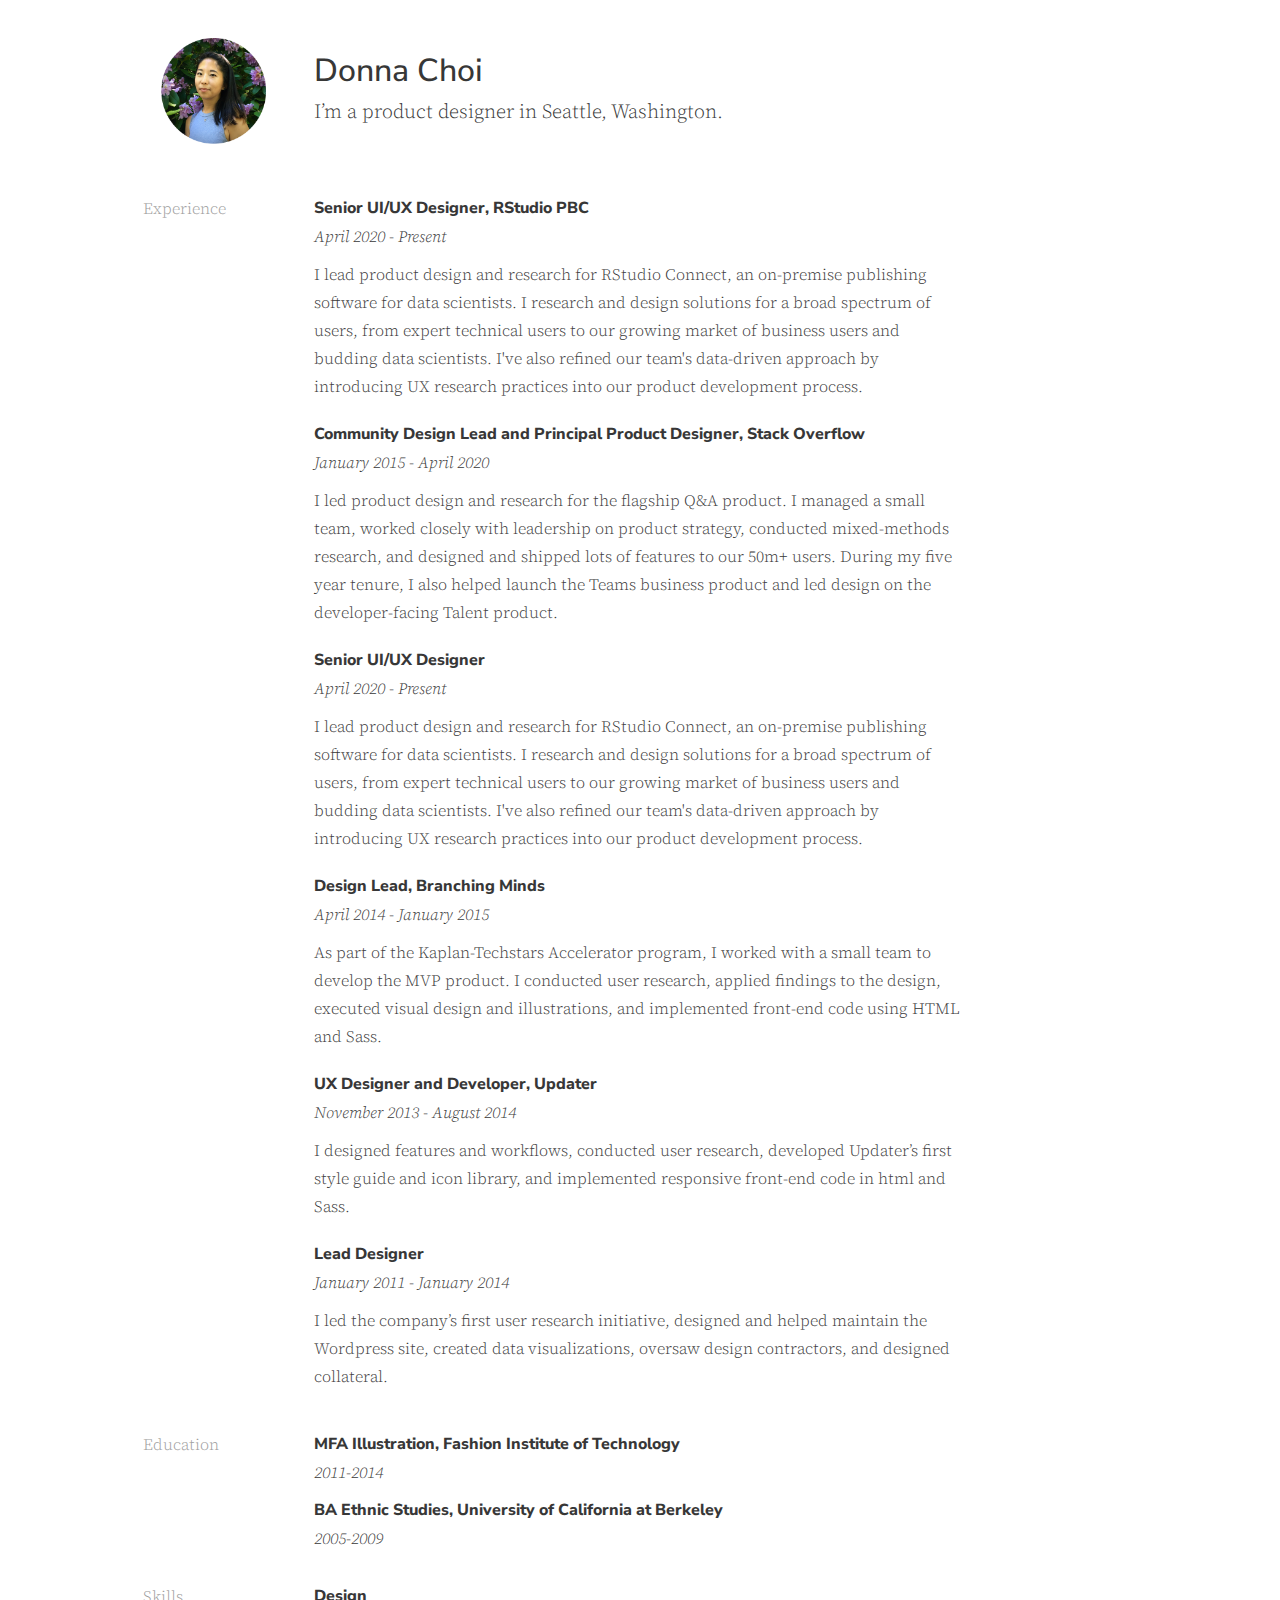
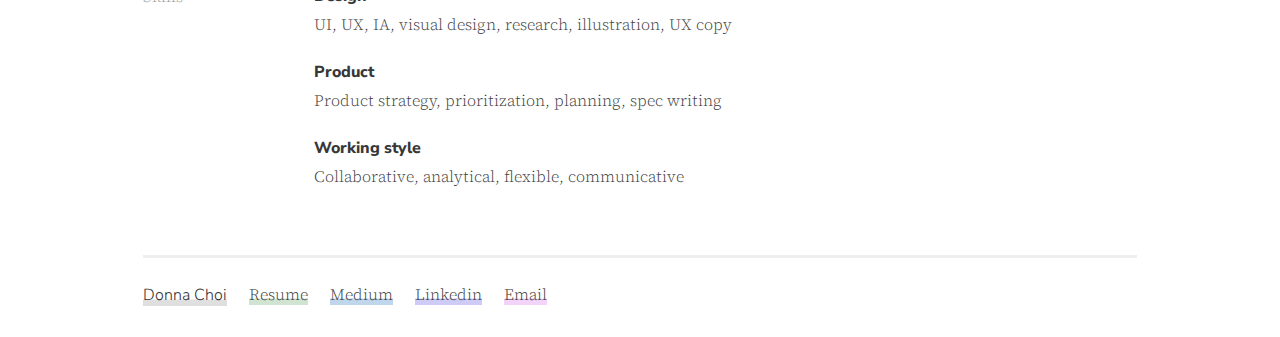
==== resume/index.html @ 2e869cb5 "playing with urls" ====
<!DOCTYPE html>
<html lang="en">
  <head>
    <meta charset="utf-8">
    <meta http-equiv="X-UA-Compatible" content="IE=edge">
    <meta name="viewport" content="width=device-width, initial-scale=1">
    <meta name="description" content="Donna Choi is a product designer in Seattle, Washington.">
    <title>Resume | Donna Choi</title>

    <link rel="shortcut icon" href="../favicon.png" type="image/x-icon" />

    <!-- Calling all style sheets -->

    <link href="../css/bootstrap.min.css" rel="stylesheet">
    <link href="../css/custom.css" rel="stylesheet">

    <!-- Fonts -->

    <link href='http://fonts.googleapis.com/css?family=Nunito+Sans:800,900' rel='stylesheet' type='text/css'>
    <link href='http://fonts.googleapis.com/css?family=Source+Serif+Pro:300,400' rel='stylesheet' type='text/css'>
    <link rel="stylesheet" href="css/font-awesome.min.css">

    <!-- HTML5 Shim and Respond.js IE8 support of HTML5 elements and media queries -->
    <!-- WARNING: Respond.js doesn't work if you view the page via file:// -->
    <!--[if lt IE 9]>
      <script src="https://oss.maxcdn.com/html5shiv/3.7.2/html5shiv.min.js"></script>
      <script src="https://oss.maxcdn.com/respond/1.4.2/respond.min.js"></script>
    <![endif]-->

    <!-- Google Analytics -->

    <script>
      (function(i,s,o,g,r,a,m){i['GoogleAnalyticsObject']=r;i[r]=i[r]||function(){
      (i[r].q=i[r].q||[]).push(arguments)},i[r].l=1*new Date();a=s.createElement(o),
      m=s.getElementsByTagName(o)[0];a.async=1;a.src=g;m.parentNode.insertBefore(a,m)
      })(window,document,'script','//www.google-analytics.com/analytics.js','ga');

      ga('create', 'UA-42649598-1', 'auto');
      ga('send', 'pageview');

    </script>

    <!-- Smooth Scroll -->

    <script src="dist/js/bind-polyfill.js"></script>
    <script src="dist/js/smooth-scroll.js"></script>

  </head>

  <body class="loading">

    <!--Navigation-->

    <div class="container-fluid">

      <div class="row mg-bottom-med">
        <div class="col-xl-2 col-lg-2 col-md-2 col-sm-3 col-xs-12">
          <a href="../"><img class="avatar" src="../img/avatar2.png" width="75%"></a>
        </div>

        <div class="col-xl-8 col-lg-8 col-md-10 col-sm-9 col-xs-12">
          <h2>
            <span>Donna Choi</span>
          </h2>
          <p class="lead-var">I’m a product designer in Seattle, Washington. </p>
        </div>

      </div>

    <!--Content-->

      <div class="row mg-bottom-small">
        <div class="col-md-2">
          <p class="res-category">Experience</p>
        </div>
        <div class="col-md-8">
          <div>
            <p class="res-title">Senior UI/UX Designer, RStudio PBC</p>
            <p class="res-date">April 2020 - Present</p>
            <p class="res-description">I lead product design and research for RStudio Connect, an on-premise publishing  software for data scientists. I research and design solutions for a broad spectrum of users, from expert technical users to our growing market of business users and budding data scientists. I've also refined our team's data-driven approach by introducing UX research practices into our product development process.</p>
          </div>
          <div>
            <p class="res-title">Community Design Lead and Principal Product Designer, Stack Overflow</p>
            <p class="res-date">January 2015 - April 2020</p>
            <p class="res-description">I led product design and research for the flagship Q&A product. I managed a small team, worked closely with leadership on product strategy, conducted mixed-methods research, and designed and shipped lots of features to our 50m+ users. During my five year tenure, I also helped launch the Teams business product and led design on the developer-facing Talent product. </p>
          </div>
          <div>
            <p class="res-title">Senior UI/UX Designer</p>
            <p class="res-date">April 2020 - Present</p>
            <p class="res-description">I lead product design and research for RStudio Connect, an on-premise publishing  software for data scientists. I research and design solutions for a broad spectrum of users, from expert technical users to our growing market of business users and budding data scientists. I've also refined our team's data-driven approach by introducing UX research practices into our product development process.</p>
          </div>
          <div>
            <p class="res-title">Design Lead, Branching Minds</p>
            <p class="res-date">April 2014 - January 2015</p>
            <p class="res-description">As part of the Kaplan-Techstars Accelerator program, I worked with a small team to develop the MVP product. I conducted user research, applied findings to the design, executed visual design and illustrations, and implemented front-end code using HTML and Sass. </p>
          </div>
          <div>
            <p class="res-title">UX Designer and Developer, Updater</p>
            <p class="res-date">November 2013 - August 2014</p>
            <p class="res-description">I designed features and workflows, conducted user research, developed Updater’s first style guide and icon library, and implemented responsive front-end code in html and Sass. </p>
          </div>
          <div>
            <p class="res-title">Lead Designer</p>
            <p class="res-date">January 2011 - January 2014</p>
            <p class="res-description">I led the company’s first user research initiative, designed and helped maintain the Wordpress site, created data visualizations, oversaw design contractors, and designed collateral. </p>
          </div>
        </div>
      </div>
      <div class="row mg-bottom-small">
        <div class="col-md-2">
          <p class="res-category">Education</p>
        </div>
        <div class="col-md-8">
          <div>
            <p class="res-title">MFA Illustration, Fashion Institute of Technology</p>
            <p class="res-date">2011-2014</p>
          </div>
          <div>
            <p class="res-title">BA Ethnic Studies, University of California at Berkeley</p>
            <p class="res-date">2005-2009</p>
          </div>
        </div>
      </div>
      <div class="row mg-bottom-small">
        <div class="col-md-2">
          <p class="res-category">Skills</p>
        </div>
        <div class="col-md-8">
          <div>
            <p class="res-title">Design</p>
            <p class="res-description">UI, UX, IA, visual design, research, illustration, UX copy</p>
          </div>
          <div>
            <p class="res-title">Product</p>
            <p class="res-description">Product strategy, prioritization, planning, spec writing</p>
          </div>
          <div>
            <p class="res-title">Working style</p>
            <p class="res-description">Collaborative, analytical, flexible, communicative</p>
          </div>
        </div>
      </div>

      <!-- Footer -->

      <div class="row mg-bottom-small">
        <div class="col-lg-12">
          <div class="line-full"></div>
        </div>
        <div class="col-lg-12">
          <ul class="list-footer">
            <li>
              <a class="li0" href="../">Donna Choi</a>
            </li>
            <li>
              <a class="li1" href="../resume">Resume</a>
            </li>
            <li>
              <a class="li2" href="https://medium.com/@donnachoi" target="_blank">Medium</a>
            </li>
            <li>
              <a class="li3" href="https://www.linkedin.com/in/donnachoiart" target="_blank">Linkedin</a>
            </li>
            <li>
              <a class="li4" href="mailto:donnachoi30@gmail.com">Email</a>
            </li>
          </ul>
        </div>
      </div>

    </div>


    <!-- jQuery (necessary for Bootstrap's JavaScript plugins) -->
    <script src="https://ajax.googleapis.com/ajax/libs/jquery/1.11.1/jquery.min.js"></script>
    <!-- Include all compiled plugins (below), or include individual files as needed -->
    <script src="js/bootstrap.min.js"></script>
    <script>
    smoothScroll.init();
</script>
  </body>
</html>
---- css/custom.css ----
/* Global */

body, div {
  font-family: 'Source Serif Pro', Helvetica, Arial, serif;
  font-weight: 300; 
  font-size: 100%;
  color:#373737;
}

.container-fix {
  margin-top: 65px;
}

.container-fluid {
  margin-right: 10%;
  margin-left: 10%;
  margin-top:3%;
}

.container-home {
  margin-top:15%;
}

/* Type */

h1 {
  font-family: 'Nunito Sans', Helvetica, Arial, serif;
  font-size: 62px;
  line-height: 1.3;
  font-weight: 900;
  margin-top:0;
}

h2 {
  font-family: 'Nunito Sans', Helvetica, Arial, serif;
  font-size:32px;
  margin-top:15px;
  margin-bottom:5px;
}

@media (max-width: 992px) {
  h1, h2 {
    font-size: 30px;
  }
}

@media (max-width: 767px) {
  h1, h2 {
    font-size: 30px;
    text-align: center;
  }
}


h3 {
  font-size: 20px;
  font-weight: 200;
  margin-bottom: 15px;
  line-height: 1.4;
}

@media (min-width: 768px) and (max-width: 1199px) {
  h3 {
    font-size: 16px;
  }
}

h4 {
  font-size: 16px;
  line-height: 1.75;
  font-weight: 600;
  margin-bottom: 10px;
}

p.lead, .lead {
  font-size: 28px;
  font-weight: 200;
  line-height: 1.6;
}

.lead-var {
  font-size:20px;
}

@media (max-width: 992px) {
  p.lead, .lead, .lead-var {
    font-size: 22px;
  }
}

@media (max-width: 767px) {
  p.lead, .lead, .lead-var {
    font-size: 22px;
    text-align: center;
  }
}

p, .p {
  font-size: 16px;
  line-height: 1.75;
  margin-bottom: 20px;
}

p.small, .small {
  font-size: 12px;
  line-height: 1.8;
}

p.tiny, .tiny {
  font-size: 10px;
  line-height: 2;
}

.text-muted {
  color: #777;
}

.strong {
  font-weight: 600;
}

.letter-space-large {
  letter-spacing: 3px;
}

/* Links */

a, a:hover, a:active, a:visited, a:focus {
  color: #333;
  text-decoration: none;
}

a.underline {
  text-decoration: underline;
}

a.no-effect, a.no-effect:hover {
  text-decoration: none;
  color: #000;
}

a.muted {
  color: #777;
}

a.muted:hover {
  color: #000;
}

a.purple {
  color: #701a4d;
  padding: 7px 13px;
  border-radius: 3px;
  border: 1px solid #701a4d;
}
/*
a.purple:hover {
  background-color: #d4bfc8;
}*/


/* Section blocks */

.row-centered {
  text-align: center;
}

.col-centered {
  display: -moz-inline-stack;
  display: inline-block;
  vertical-align: middle;
  *vertical-align: auto;
  zoom: 1;
  *display: inline;
  vertical-align: top;
  float: none;
}



/* Navigation */

.navbar-custom {
  font-size: 14px;
  font-weight: 200;
  color: #000;
  background-color: #fff;
  border-color: #e7e7e7;
  padding-top: 15px;
}

.list-inline, .list-footer {
  padding-left: 0;
  margin-left: 0;
  list-style: none;
}
.list-inline > li, .list-footer > li {
  display: inline-block;
  margin-right: 20px;
  padding-left: 0;
  font-size: 22px;
}

.list-inline > li {
  font-size: 22px;
}

.list-footer > li {
  font-size: 16px;
}

a.li0 {
  font-family:'Nunito Sans', Helvetica, Arial, serif;
  box-shadow:inset 0 0 0 #fff, inset 0 -0.4em 0 #DFDFDF;
}

a.li0:hover {
  box-shadow:inset 0 0 0 #fff, inset 0 1.4em 0 #DFDFDF;
}

a.li1 {
  box-shadow:inset 0 0 0 #fff, inset 0 -0.4em 0 #D0E4D1;
}

a.li1:hover {
  box-shadow:inset 0 0 0 #fff, inset 0 1.4em 0 #D0E4D1;
}

a.li2 {
  box-shadow:inset 0 0 0 #fff, inset 0 -0.4em 0 #BFD6EC;
}

a.li2:hover {
  box-shadow:inset 0 0 0 #fff, inset 0 1.4em 0 #BFD6EC;
}

a.li3 {
  box-shadow:inset 0 0 0 #fff, inset 0 -0.4em 0 #CFCBF7;
}

a.li3:hover {
  box-shadow:inset 0 0 0 #fff, inset 0 1.4em 0 #CFCBF7;
}

a.li4 {
  box-shadow:inset 0 0 0 #fff, inset 0 -0.4em 0 #F2D3F9;
}

a.li4:hover {
  box-shadow:inset 0 0 0 #fff, inset 0 1.4em 0 #F2D3F9;
}

@media (max-width: 992px) {
  .list-inline > li {
    font-size: 16px;
  }
}

@media (max-width: 767px) {
  ul.list-inline {
    text-align: center;
  }
}

.about-fix {
  margin-top: 40px;
}


/* Lines */

.line-full {
  height: 3px;
  background-color: #eee;
  margin: 25px 0;
  display: block;
}

.line-thru {
  overflow: hidden;
  line-height: 1.5;
  text-align: center;
}

.line-thru span {
  display: inline-block;
  position: relative;
}

.line-thru span:before,
.line-thru span:after {
  position: absolute;
  content: '';
  width: 100%;
  border-top: 1px solid #ddd;
  top: 50%;
}

.line-thru span:before {
  right: 100%;
  margin-right: 25px;
}

.line-thru span:after {
  left: 100%;
  margin-left: 25px;
}


/* Spacing */

.mg-all-large {
  margin: 40px;
}

.mg-top-large {
  margin-top: 50px;
}

.mg-top-med {
  margin-top: 35px;
}

.mg-top-small {
  margin-top: 20px;
}

.mg-top-tiny {
  margin-top: 10px;
}

.mg-bottom-large {
  margin-bottom: 50px;
}

.mg-bottom-med {
  margin-bottom: 35px;
}

.mg-bottom-small {
  margin-bottom: 20px;
}

.mg-bottom-tiny {
  margin-bottom: 10px;
}

.mg-horizontal-tiny {
  margin-right: 5px;
  margin-left: 5px;
}


/* Images */


img.avatar {
  display:block;
  margin: 0 auto;
  padding-bottom:15px;
}

@media (max-width: 767px) {
  img.avatar {
    width:35%;
  }
}

.img-thumb-wrapper {
  position: relative;
  width: 100%;
  height: 100%;
}`

.img-thumb {
  display: inline-block;
  width: 100% \9;
  max-width: 100%;
  height: auto;
  padding-top: 15px;
  padding-bottom: 15px;
  line-height: 1.42857143;
  background-color: #fff;
  margin: 0 auto;
  position: relative;
}

.img-thumb-overlay {  
  width: 91%;
  height: 82%;
  margin: 0 auto;
  position: absolute;
  background-color: #fff;
  z-index: 1;
  text-align: center;
  left: 5%;
  top: 9%;
  padding: 20% 15px 10px;
  transition: all 0.2s linear; 
  -moz-transition: all 0.2s linear;
  -webkit-transition: all 0.2s linear; 
  -o-transition: all 0.2s linear;
  opacity: 0; 
}

/* Resume */

p.res-category {
  margin-bottom: 0;
  color: #9C9C9C;
}

p.res-title {
  font-family: 'Nunito Sans', Helvetica, Arial, serif;
  margin-bottom: 0;
  font-weight: 800;
}

p.res-date {
  margin-bottom: 10px;
  font-style: italic;
}

p.res-description {

}

/*.img-thumb-wrapper:hover .img-thumb-overlay {  
  opacity: 1;

}*/

/*@media only screen and (max-device-width: 480px) {
  .img-thumb-wrapper:hover .img-thumb-overlay {
    display: none;
  }
}*/

/* Bottom navigation */

.bottom-navigation {
  font-size: 30px;
  color: #777;
  font-weight: 100;
  margin: 0 20px;
}

/* Page fade in */

body.loading {
    -webkit-animation: fadein 1s; /* Safari, Chrome and Opera > 12.1 */
       -moz-animation: fadein 1s; /* Firefox < 16 */
        -ms-animation: fadein 1s; /* Internet Explorer */
         -o-animation: fadein 1s; /* Opera < 12.1 */
            animation: fadein 1s;
}

@keyframes fadein {
    from { opacity: 0; }
    to   { opacity: 1; }
}

/* Firefox < 16 */
@-moz-keyframes fadein {
    from { opacity: 0; }
    to   { opacity: 1; }
}

/* Safari, Chrome and Opera > 12.1 */
@-webkit-keyframes fadein {
    from { opacity: 0; }
    to   { opacity: 1; }
}

/* Internet Explorer */
@-ms-keyframes fadein {
    from { opacity: 0; }
    to   { opacity: 1; }
}

/* Opera < 12.1 */
@-o-keyframes fadein {
    from { opacity: 0; }
    to   { opacity: 1; }
}
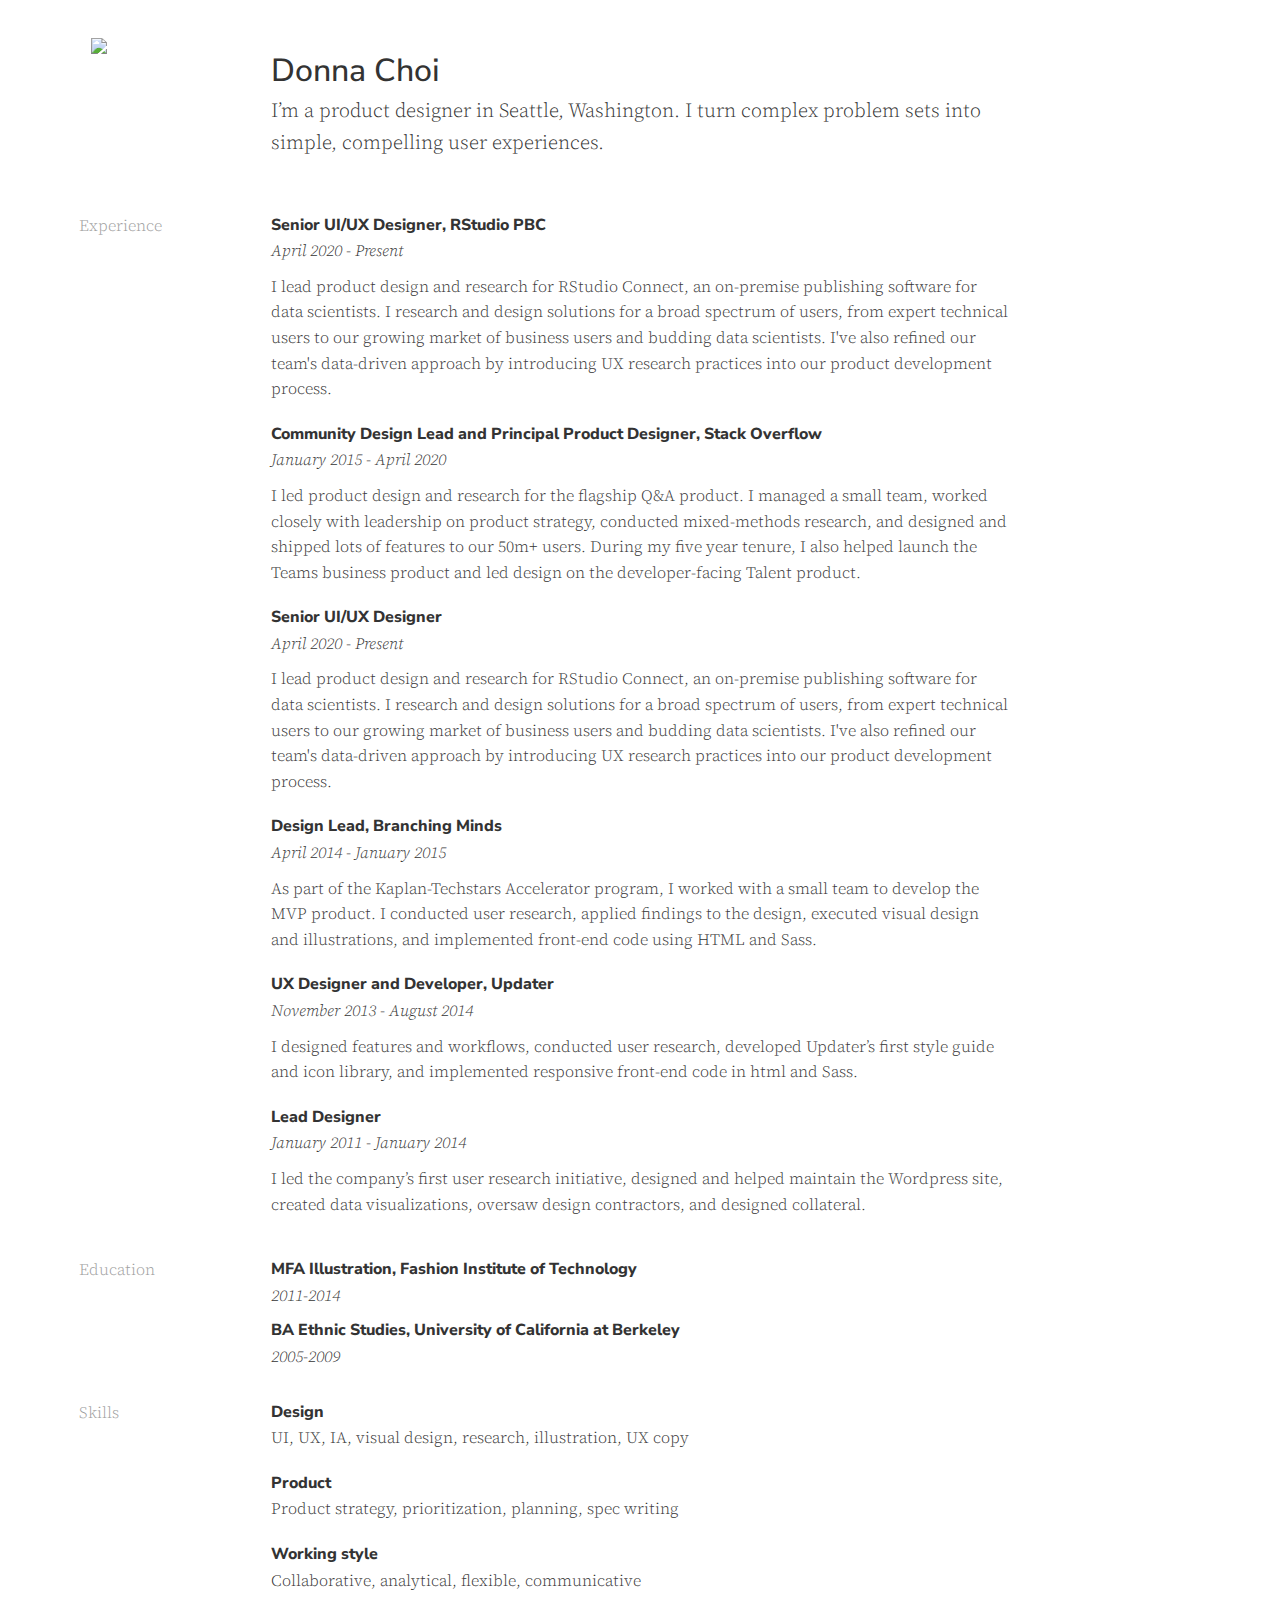
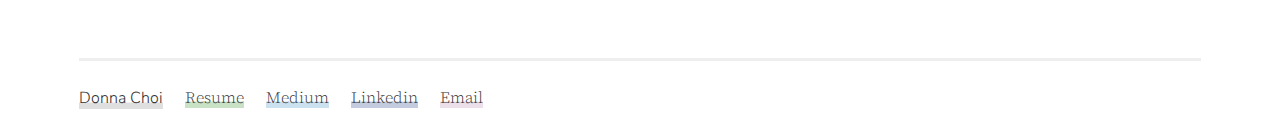
==== commit 3597b261: "adding hover styles and more tweaks" ====
--- a/resume/index.html
+++ b/resume/index.html
@@ -47,7 +47,7 @@
 
   </head>
 
-  <body class="loading">
+  <body>
 
     <!--Navigation-->
 
@@ -55,14 +55,14 @@
 
       <div class="row mg-bottom-med">
         <div class="col-xl-2 col-lg-2 col-md-2 col-sm-3 col-xs-12">
-          <a href="../"><img class="avatar" src="../img/avatar2.png" width="75%"></a>
+          <a href="../"><img class="avatar" src="../img/portrait-thumb.png" width="85%"></a>
         </div>
 
-        <div class="col-xl-8 col-lg-8 col-md-10 col-sm-9 col-xs-12">
+        <div class="col-xl-8 col-lg-8 col-md-8 col-sm-9 col-xs-12">
           <h2>
-            <span>Donna Choi</span>
+            <a class="name" href="../"><span>Donna Choi</span></a>
           </h2>
-          <p class="lead-var">I’m a product designer in Seattle, Washington. </p>
+          <p class="lead-var">I’m a product designer in Seattle, Washington. I turn complex problem sets into simple, compelling user experiences. </p>
         </div>
 
       </div>
--- a/css/custom.css
+++ b/css/custom.css
@@ -4,7 +4,6 @@
   font-family: 'Source Serif Pro', Helvetica, Arial, serif;
   font-weight: 300; 
   font-size: 100%;
-  color:#373737;
 }
 
 .container-fix {
@@ -12,13 +11,25 @@
 }
 
 .container-fluid {
-  margin-right: 10%;
-  margin-left: 10%;
+  margin-right: 5%;
+  margin-left: 5%;
   margin-top:3%;
 }
 
 .container-home {
   margin-top:15%;
+  margin-left: -1%;
+  padding-left:0;
+}
+
+@media (max-width: 767px) {
+  .container-home {
+    margin-left: auto;
+    margin-right: auto;
+    text-align: center;
+    padding-right:15px;
+    padding-left:15px;
+  }
 }
 
 /* Type */
@@ -46,7 +57,7 @@
 
 @media (max-width: 767px) {
   h1, h2 {
-    font-size: 30px;
+    font-size: 28px;
     text-align: center;
   }
 }
@@ -73,7 +84,7 @@
 }
 
 p.lead, .lead {
-  font-size: 28px;
+  font-size: 26px;
   font-weight: 200;
   line-height: 1.6;
 }
@@ -84,20 +95,20 @@
 
 @media (max-width: 992px) {
   p.lead, .lead, .lead-var {
-    font-size: 22px;
+    font-size: 20px;
   }
 }
 
 @media (max-width: 767px) {
   p.lead, .lead, .lead-var {
-    font-size: 22px;
+    font-size: 18px;
     text-align: center;
   }
 }
 
 p, .p {
   font-size: 16px;
-  line-height: 1.75;
+  line-height: 1.6;
   margin-bottom: 20px;
 }
 
@@ -209,6 +220,10 @@
   font-size: 16px;
 }
 
+a.name:hover {
+  box-shadow:inset 0 0 0 #fff, inset 0 1.4em 0 #DFDFDF;
+}
+
 a.li0 {
   font-family:'Nunito Sans', Helvetica, Arial, serif;
   box-shadow:inset 0 0 0 #fff, inset 0 -0.4em 0 #DFDFDF;
@@ -219,35 +234,35 @@
 }
 
 a.li1 {
-  box-shadow:inset 0 0 0 #fff, inset 0 -0.4em 0 #D0E4D1;
+  box-shadow:inset 0 0 0 #fff, inset 0 -0.4em 0 #C9E1C5;
 }
 
 a.li1:hover {
-  box-shadow:inset 0 0 0 #fff, inset 0 1.4em 0 #D0E4D1;
+  box-shadow:inset 0 0 0 #fff, inset 0 1.4em 0 #C9E1C5;
 }
 
 a.li2 {
-  box-shadow:inset 0 0 0 #fff, inset 0 -0.4em 0 #BFD6EC;
+  box-shadow:inset 0 0 0 #fff, inset 0 -0.4em 0 #CCE1F0;
 }
 
 a.li2:hover {
-  box-shadow:inset 0 0 0 #fff, inset 0 1.4em 0 #BFD6EC;
+  box-shadow:inset 0 0 0 #fff, inset 0 1.4em 0 #CCE1F0;
 }
 
 a.li3 {
-  box-shadow:inset 0 0 0 #fff, inset 0 -0.4em 0 #CFCBF7;
+  box-shadow:inset 0 0 0 #fff, inset 0 -0.4em 0 #C3CCDF;
 }
 
 a.li3:hover {
-  box-shadow:inset 0 0 0 #fff, inset 0 1.4em 0 #CFCBF7;
+  box-shadow:inset 0 0 0 #fff, inset 0 1.4em 0 #C3CCDF;
 }
 
 a.li4 {
-  box-shadow:inset 0 0 0 #fff, inset 0 -0.4em 0 #F2D3F9;
+  box-shadow:inset 0 0 0 #fff, inset 0 -0.4em 0 #EDDFEA;
 }
 
 a.li4:hover {
-  box-shadow:inset 0 0 0 #fff, inset 0 1.4em 0 #F2D3F9;
+  box-shadow:inset 0 0 0 #fff, inset 0 1.4em 0 #EDDFEA;
 }
 
 @media (max-width: 992px) {
@@ -350,6 +365,15 @@
   margin-left: 5px;
 }
 
+.mg-left-small {
+  margin-left: 20px;
+}
+
+@media (max-width: 992px) {
+  .mg-left-small {
+    margin-left: 0;
+  }
+}
 
 /* Images */
 
@@ -421,21 +445,6 @@
   font-style: italic;
 }
 
-p.res-description {
-
-}
-
-/*.img-thumb-wrapper:hover .img-thumb-overlay {  
-  opacity: 1;
-
-}*/
-
-/*@media only screen and (max-device-width: 480px) {
-  .img-thumb-wrapper:hover .img-thumb-overlay {
-    display: none;
-  }
-}*/
-
 /* Bottom navigation */
 
 .bottom-navigation {
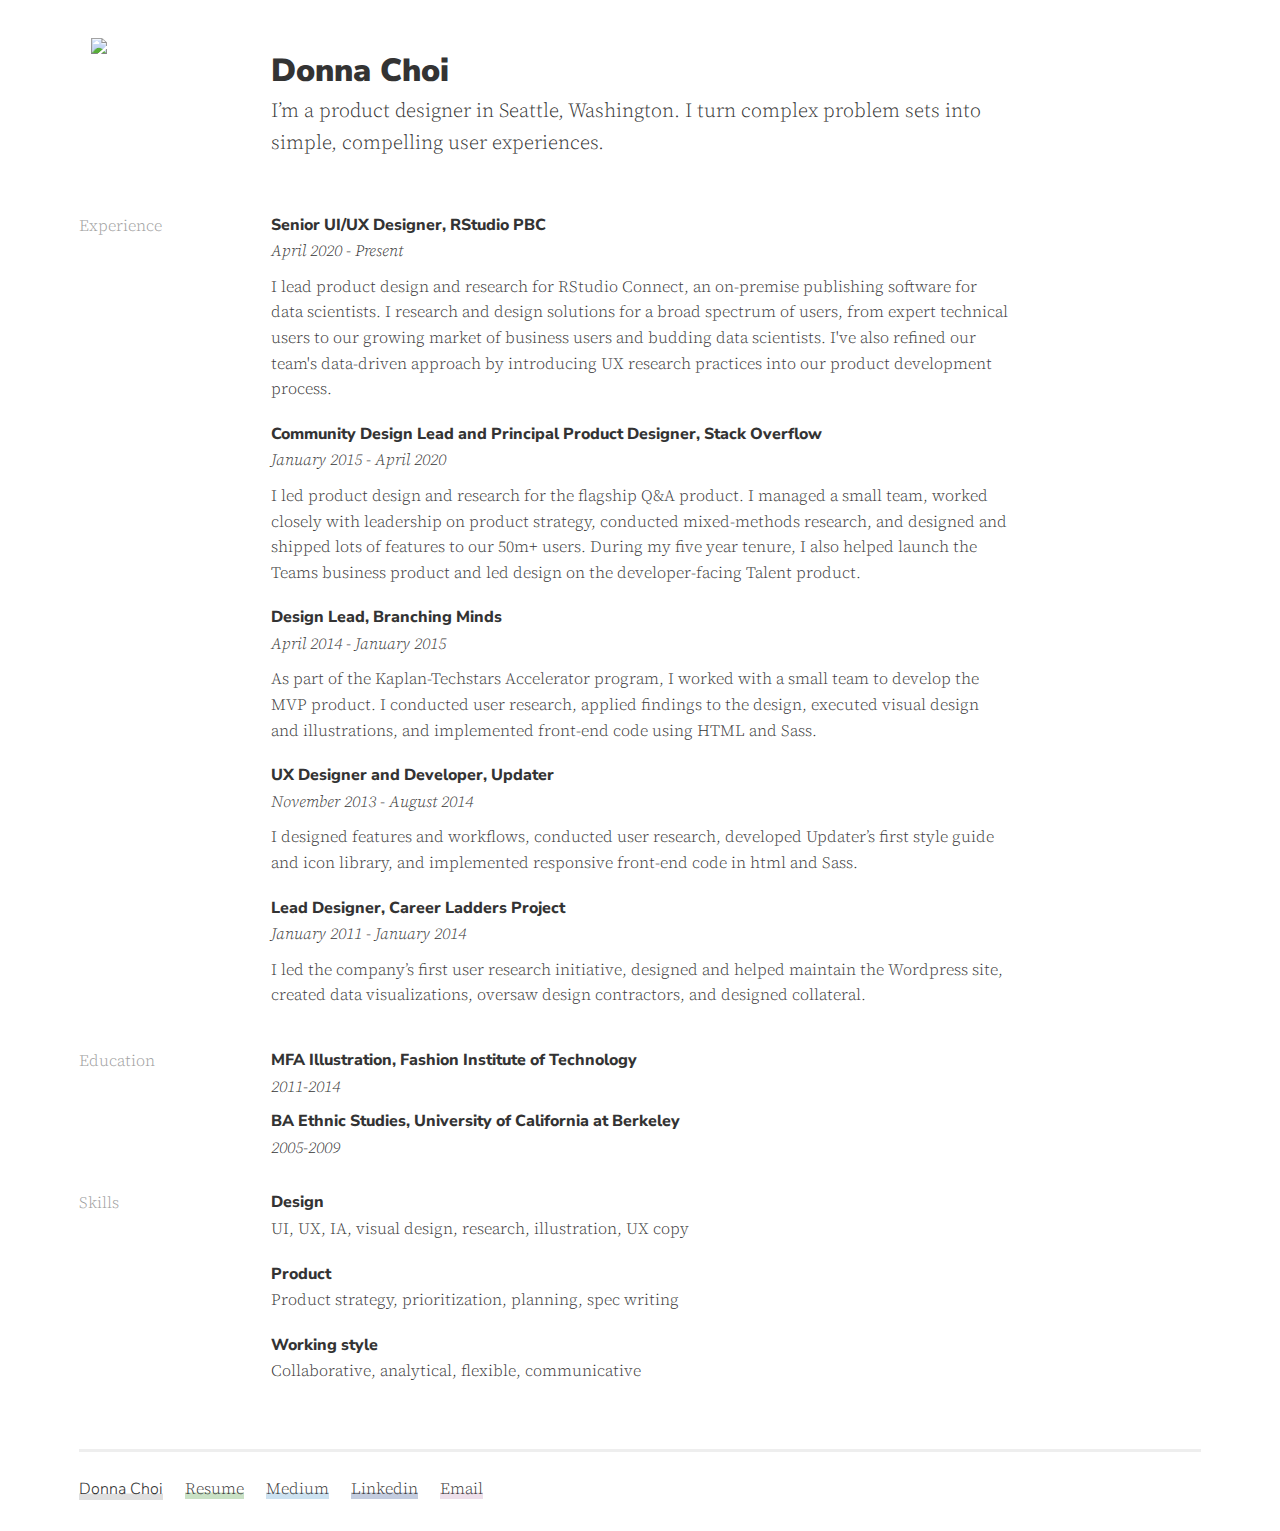
==== commit 3e98c186: "resume fixes" ====
--- a/resume/index.html
+++ b/resume/index.html
@@ -16,8 +16,8 @@
 
     <!-- Fonts -->
 
-    <link href='http://fonts.googleapis.com/css?family=Nunito+Sans:800,900' rel='stylesheet' type='text/css'>
-    <link href='http://fonts.googleapis.com/css?family=Source+Serif+Pro:300,400' rel='stylesheet' type='text/css'>
+    <link href='//fonts.googleapis.com/css?family=Nunito+Sans:800,900' rel='stylesheet' type='text/css'>
+    <link href='//fonts.googleapis.com/css?family=Source+Serif+Pro:300,400' rel='stylesheet' type='text/css'>
     <link rel="stylesheet" href="css/font-awesome.min.css">
 
     <!-- HTML5 Shim and Respond.js IE8 support of HTML5 elements and media queries -->
@@ -85,11 +85,6 @@
             <p class="res-description">I led product design and research for the flagship Q&A product. I managed a small team, worked closely with leadership on product strategy, conducted mixed-methods research, and designed and shipped lots of features to our 50m+ users. During my five year tenure, I also helped launch the Teams business product and led design on the developer-facing Talent product. </p>
           </div>
           <div>
-            <p class="res-title">Senior UI/UX Designer</p>
-            <p class="res-date">April 2020 - Present</p>
-            <p class="res-description">I lead product design and research for RStudio Connect, an on-premise publishing  software for data scientists. I research and design solutions for a broad spectrum of users, from expert technical users to our growing market of business users and budding data scientists. I've also refined our team's data-driven approach by introducing UX research practices into our product development process.</p>
-          </div>
-          <div>
             <p class="res-title">Design Lead, Branching Minds</p>
             <p class="res-date">April 2014 - January 2015</p>
             <p class="res-description">As part of the Kaplan-Techstars Accelerator program, I worked with a small team to develop the MVP product. I conducted user research, applied findings to the design, executed visual design and illustrations, and implemented front-end code using HTML and Sass. </p>
@@ -100,7 +95,7 @@
             <p class="res-description">I designed features and workflows, conducted user research, developed Updater’s first style guide and icon library, and implemented responsive front-end code in html and Sass. </p>
           </div>
           <div>
-            <p class="res-title">Lead Designer</p>
+            <p class="res-title">Lead Designer, Career Ladders Project</p>
             <p class="res-date">January 2011 - January 2014</p>
             <p class="res-description">I led the company’s first user research initiative, designed and helped maintain the Wordpress site, created data visualizations, oversaw design contractors, and designed collateral. </p>
           </div>
--- a/css/custom.css
+++ b/css/custom.css
@@ -47,6 +47,7 @@
   font-size:32px;
   margin-top:15px;
   margin-bottom:5px;
+  font-weight:900;
 }
 
 @media (max-width: 992px) {
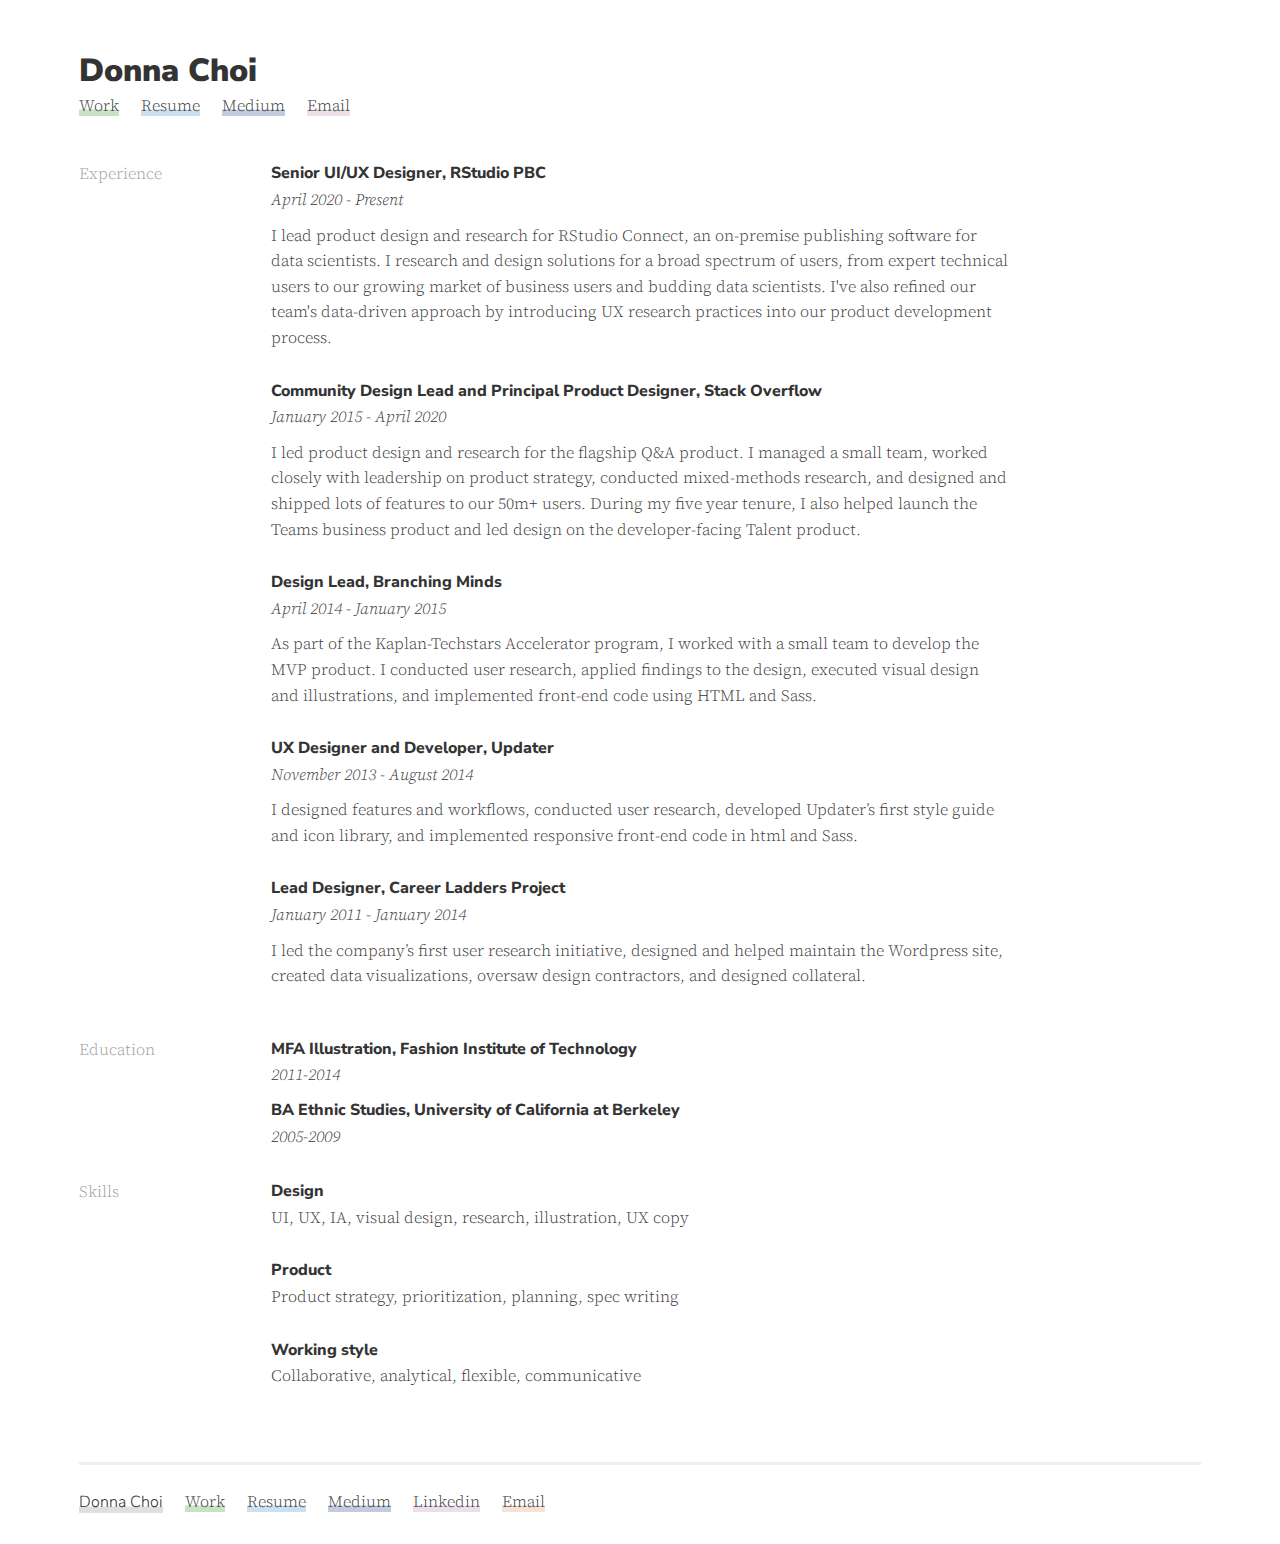
==== commit 39d451eb: "add work page" ====
--- a/resume/index.html
+++ b/resume/index.html
@@ -54,15 +54,34 @@
     <div class="container-fluid">
 
       <div class="row mg-bottom-med">
-        <div class="col-xl-2 col-lg-2 col-md-2 col-sm-3 col-xs-12">
+<!--         <div class="col-xl-2 col-lg-2 col-md-2 col-sm-3 col-xs-12">
           <a href="../"><img class="avatar" src="../img/portrait-thumb.png" width="85%"></a>
-        </div>
+        </div> -->
 
         <div class="col-xl-8 col-lg-8 col-md-8 col-sm-9 col-xs-12">
           <h2>
             <a class="name" href="../"><span>Donna Choi</span></a>
           </h2>
-          <p class="lead-var">I’m a product designer in Seattle, Washington. I turn complex problem sets into simple, compelling user experiences. </p>
+          <ul class="list-secondary">
+            <li>
+              <a class="li1" href="../work">
+                Work</a>
+            </li>
+            <li>
+              <a class="li2" href="../resume">
+                Resume</a>
+            </li>
+
+            <li>
+              <a class="li3" href="https://medium.com/@donnachoi" target="_blank">
+                Medium</a>
+            </li>
+
+            <li>
+              <a class="li4" href="mailto:donnachoi30@gmail.com">Email</a>
+            </li>
+
+          </ul>
         </div>
 
       </div>
@@ -148,16 +167,19 @@
               <a class="li0" href="../">Donna Choi</a>
             </li>
             <li>
-              <a class="li1" href="../resume">Resume</a>
+              <a class="li1" href="../work">Work</a>
             </li>
             <li>
-              <a class="li2" href="https://medium.com/@donnachoi" target="_blank">Medium</a>
+              <a class="li2" href="../resume">Resume</a>
             </li>
             <li>
-              <a class="li3" href="https://www.linkedin.com/in/donnachoiart" target="_blank">Linkedin</a>
+              <a class="li3" href="https://medium.com/@donnachoi" target="_blank">Medium</a>
             </li>
             <li>
-              <a class="li4" href="mailto:donnachoi30@gmail.com">Email</a>
+              <a class="li4" href="https://www.linkedin.com/in/donnachoiart" target="_blank">Linkedin</a>
+            </li>
+            <li>
+              <a class="li5" href="mailto:donnachoi30@gmail.com">Email</a>
             </li>
           </ul>
         </div>
--- a/css/custom.css
+++ b/css/custom.css
@@ -51,18 +51,29 @@
 }
 
 @media (max-width: 992px) {
-  h1, h2 {
+  h1 {
+    font-size: 40px;
+  }
+}
+
+@media (max-width: 992px) {
+  h2 {
     font-size: 30px;
   }
 }
 
 @media (max-width: 767px) {
-  h1, h2 {
+  h1 {
     font-size: 28px;
     text-align: center;
   }
 }
 
+@media (max-width: 767px) {
+  h2 {
+    font-size: 28px;
+  }
+}
 
 h3 {
   font-size: 20px;
@@ -201,12 +212,12 @@
   padding-top: 15px;
 }
 
-.list-inline, .list-footer {
+.list-inline, .list-footer, .list-secondary {
   padding-left: 0;
   margin-left: 0;
   list-style: none;
 }
-.list-inline > li, .list-footer > li {
+.list-inline > li, .list-footer > li, .list-secondary > li {
   display: inline-block;
   margin-right: 20px;
   padding-left: 0;
@@ -217,7 +228,7 @@
   font-size: 22px;
 }
 
-.list-footer > li {
+.list-footer > li, .list-secondary > li {
   font-size: 16px;
 }
 
@@ -266,6 +277,14 @@
   box-shadow:inset 0 0 0 #fff, inset 0 1.4em 0 #EDDFEA;
 }
 
+a.li5 {
+  box-shadow:inset 0 0 0 #fff, inset 0 -0.4em 0 #F6E3D6;
+}
+
+a.li5:hover {
+  box-shadow:inset 0 0 0 #fff, inset 0 1.4em 0 #F6E3D6;
+}
+
 @media (max-width: 992px) {
   .list-inline > li {
     font-size: 16px;
@@ -275,6 +294,10 @@
 @media (max-width: 767px) {
   ul.list-inline {
     text-align: center;
+  }
+
+  ul.list-inline > li:last-child {
+    margin-right:0;
   }
 }
 
@@ -388,6 +411,19 @@
 @media (max-width: 767px) {
   img.avatar {
     width:35%;
+  }
+}
+
+img.work-thumb {
+  display:block;
+  margin: 0 auto;
+  padding-bottom:15px;
+  width: 95%;
+}
+
+@media (max-width: 767px) {
+  img.work-thumb {
+    width:90%;
   }
 }
 
@@ -446,6 +482,10 @@
   font-style: italic;
 }
 
+p.res-description {
+  margin-bottom: 28px;
+}
+
 /* Bottom navigation */
 
 .bottom-navigation {
